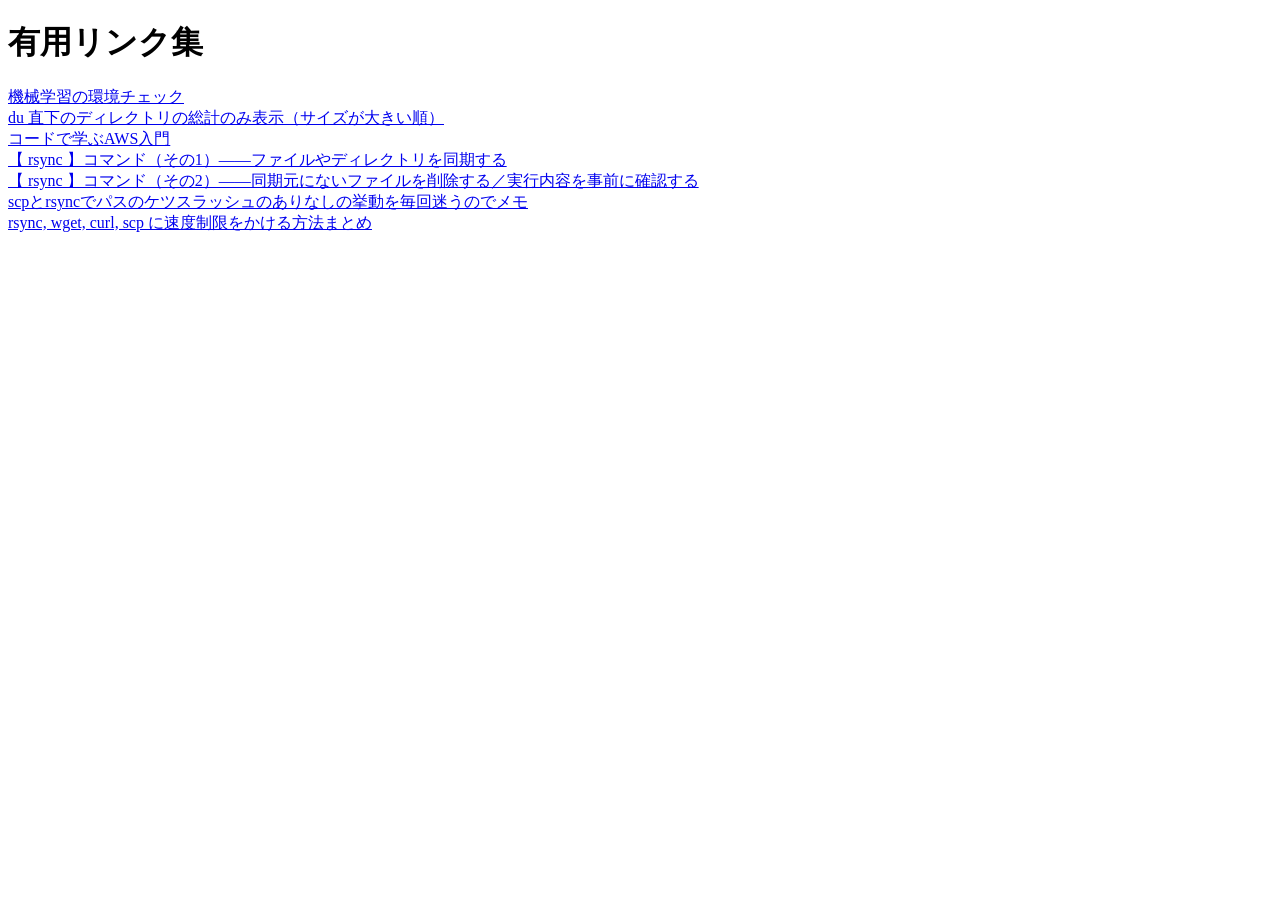
==== index.html @ 426f2aae "Update index.html" ====
<!DOCTYPE html>
<html>
   <head>
      <title>naototachibana.github.io</title>
   </head>
   <body>
      <h1>有用リンク集</h1>
      <div><a href= "https://gist.github.com/naototachibana/e2e41bbb47e8a60bc053db73a1cd0c70" >機械学習の環境チェック</a></div>
      <div><a href= "https://gist.github.com/maeharin/4993397" >du 直下のディレクトリの総計のみ表示（サイズが大きい順）</a></div>
      <div><a href= "https://tomomano.github.io/learn-aws-by-coding/" >コードで学ぶAWS入門</a></div>
      <div><a href= "https://atmarkit.itmedia.co.jp/ait/articles/1702/02/news031.html" >【 rsync 】コマンド（その1）――ファイルやディレクトリを同期する</a></div>
      <div><a href= "https://atmarkit.itmedia.co.jp/ait/articles/1702/03/news020.html" >【 rsync 】コマンド（その2）――同期元にないファイルを削除する／実行内容を事前に確認する</a></div>
      <div><a href= "https://oretachino.hatenablog.com/entry/2014/12/11/003815" >scpとrsyncでパスのケツスラッシュのありなしの挙動を毎回迷うのでメモ</a></div>
      <div><a href= "https://qiita.com/koara-local/items/777f2a182788a7310fcd" >rsync, wget, curl, scp に速度制限をかける方法まとめ</a></div>
      <!--       <h1>Bibliography</h1>
      <ol>
         <li>
            <p>E.Balagurusamy, <cite>Programming with JAVA: A Primer</cite>, 3rd edition, (2007)</p>
         </li>
         <li>
            <p>Reto Meier, <cite>Professional Android 4 Application Development</cite>, 3rd edition, (2012)</p>
         </li>
      </ol> -->
   </body>
</html>
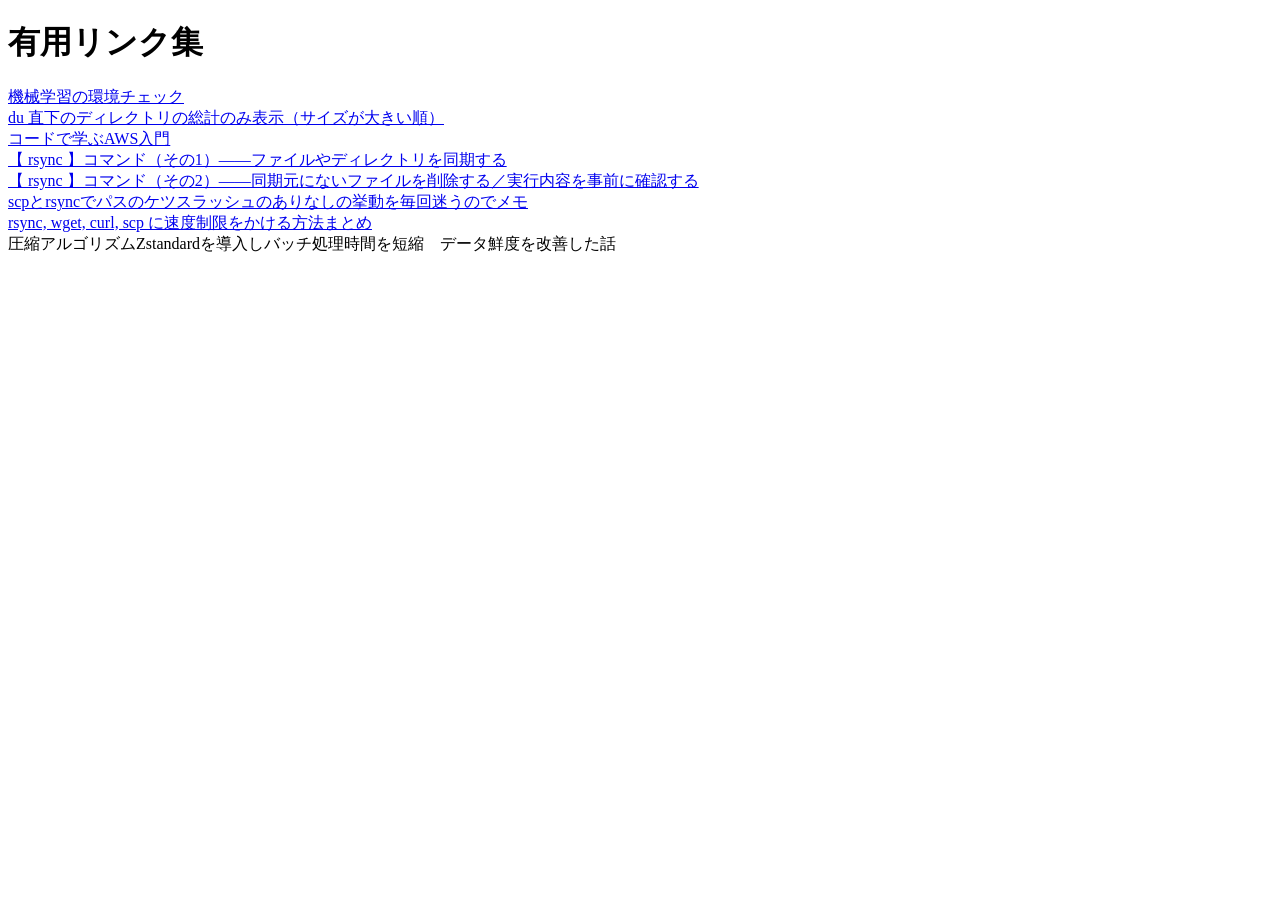
==== commit 3f879722: "Update index.html" ====
--- a/index.html
+++ b/index.html
@@ -12,6 +12,8 @@
       <div><a href= "https://atmarkit.itmedia.co.jp/ait/articles/1702/03/news020.html" >【 rsync 】コマンド（その2）――同期元にないファイルを削除する／実行内容を事前に確認する</a></div>
       <div><a href= "https://oretachino.hatenablog.com/entry/2014/12/11/003815" >scpとrsyncでパスのケツスラッシュのありなしの挙動を毎回迷うのでメモ</a></div>
       <div><a href= "https://qiita.com/koara-local/items/777f2a182788a7310fcd" >rsync, wget, curl, scp に速度制限をかける方法まとめ</a></div>
+      <div><a href= "https://www.forcia.com/blog/001188.html" ></a>圧縮アルゴリズムZstandardを導入しバッチ処理時間を短縮　データ鮮度を改善した話</div>
+      <div><a href= "" ></a></div>
       <!--       <h1>Bibliography</h1>
       <ol>
          <li>
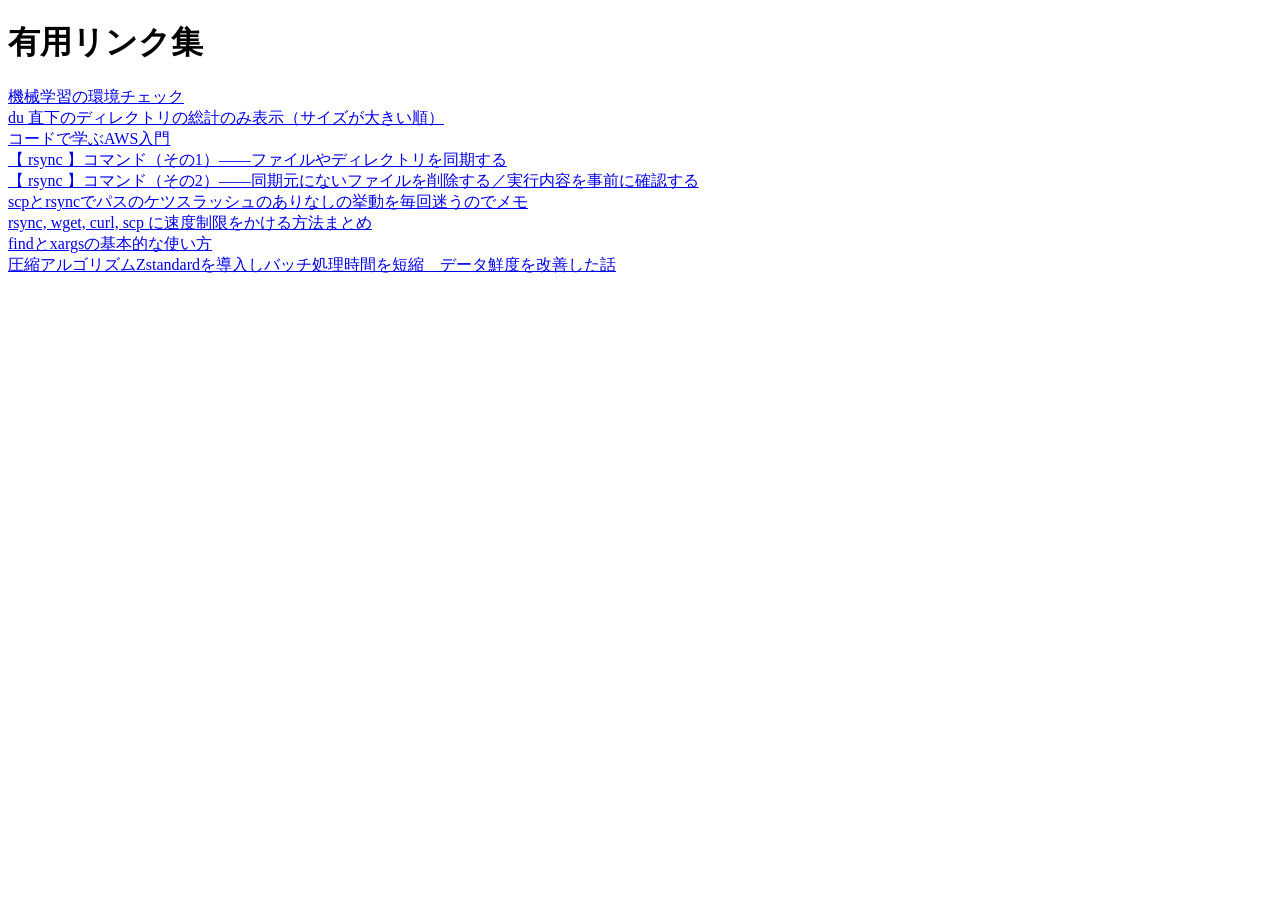
==== commit d781c821: "Update index.html" ====
--- a/index.html
+++ b/index.html
@@ -12,7 +12,8 @@
       <div><a href= "https://atmarkit.itmedia.co.jp/ait/articles/1702/03/news020.html" >【 rsync 】コマンド（その2）――同期元にないファイルを削除する／実行内容を事前に確認する</a></div>
       <div><a href= "https://oretachino.hatenablog.com/entry/2014/12/11/003815" >scpとrsyncでパスのケツスラッシュのありなしの挙動を毎回迷うのでメモ</a></div>
       <div><a href= "https://qiita.com/koara-local/items/777f2a182788a7310fcd" >rsync, wget, curl, scp に速度制限をかける方法まとめ</a></div>
-      <div><a href= "https://www.forcia.com/blog/001188.html" ></a>圧縮アルゴリズムZstandardを導入しバッチ処理時間を短縮　データ鮮度を改善した話</div>
+      <div><a href= "https://www.xmisao.com/2013/09/01/how-to-use-find-and-xargs.html">findとxargsの基本的な使い方</a></div>
+      <div><a href= "https://www.forcia.com/blog/001188.html" >圧縮アルゴリズムZstandardを導入しバッチ処理時間を短縮　データ鮮度を改善した話</a></div>
       <div><a href= "" ></a></div>
       <!--       <h1>Bibliography</h1>
       <ol>
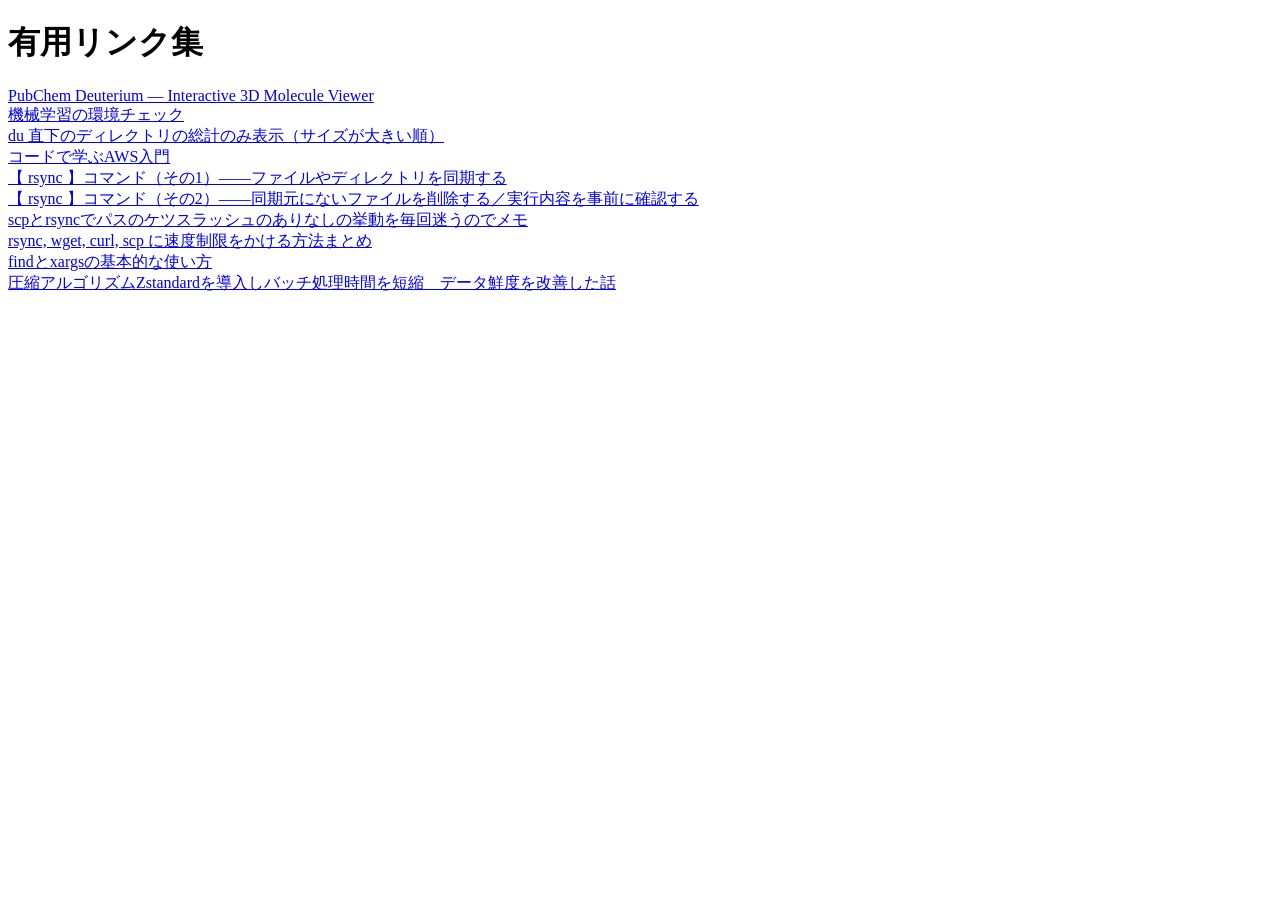
==== commit 49a6a057: "Add PubChem deuterium molecule viewer - pubchem-deuterium-filter/molecules/index.html: 3Dmol.js view" ====
--- a/index.html
+++ b/index.html
@@ -5,6 +5,7 @@
    </head>
    <body>
       <h1>有用リンク集</h1>
+      <div><a href="pubchem-deuterium-filter/molecules/">PubChem Deuterium — Interactive 3D Molecule Viewer</a></div>
       <div><a href= "https://gist.github.com/naototachibana/e2e41bbb47e8a60bc053db73a1cd0c70" >機械学習の環境チェック</a></div>
       <div><a href= "https://gist.github.com/maeharin/4993397" >du 直下のディレクトリの総計のみ表示（サイズが大きい順）</a></div>
       <div><a href= "https://tomomano.github.io/learn-aws-by-coding/" >コードで学ぶAWS入門</a></div>
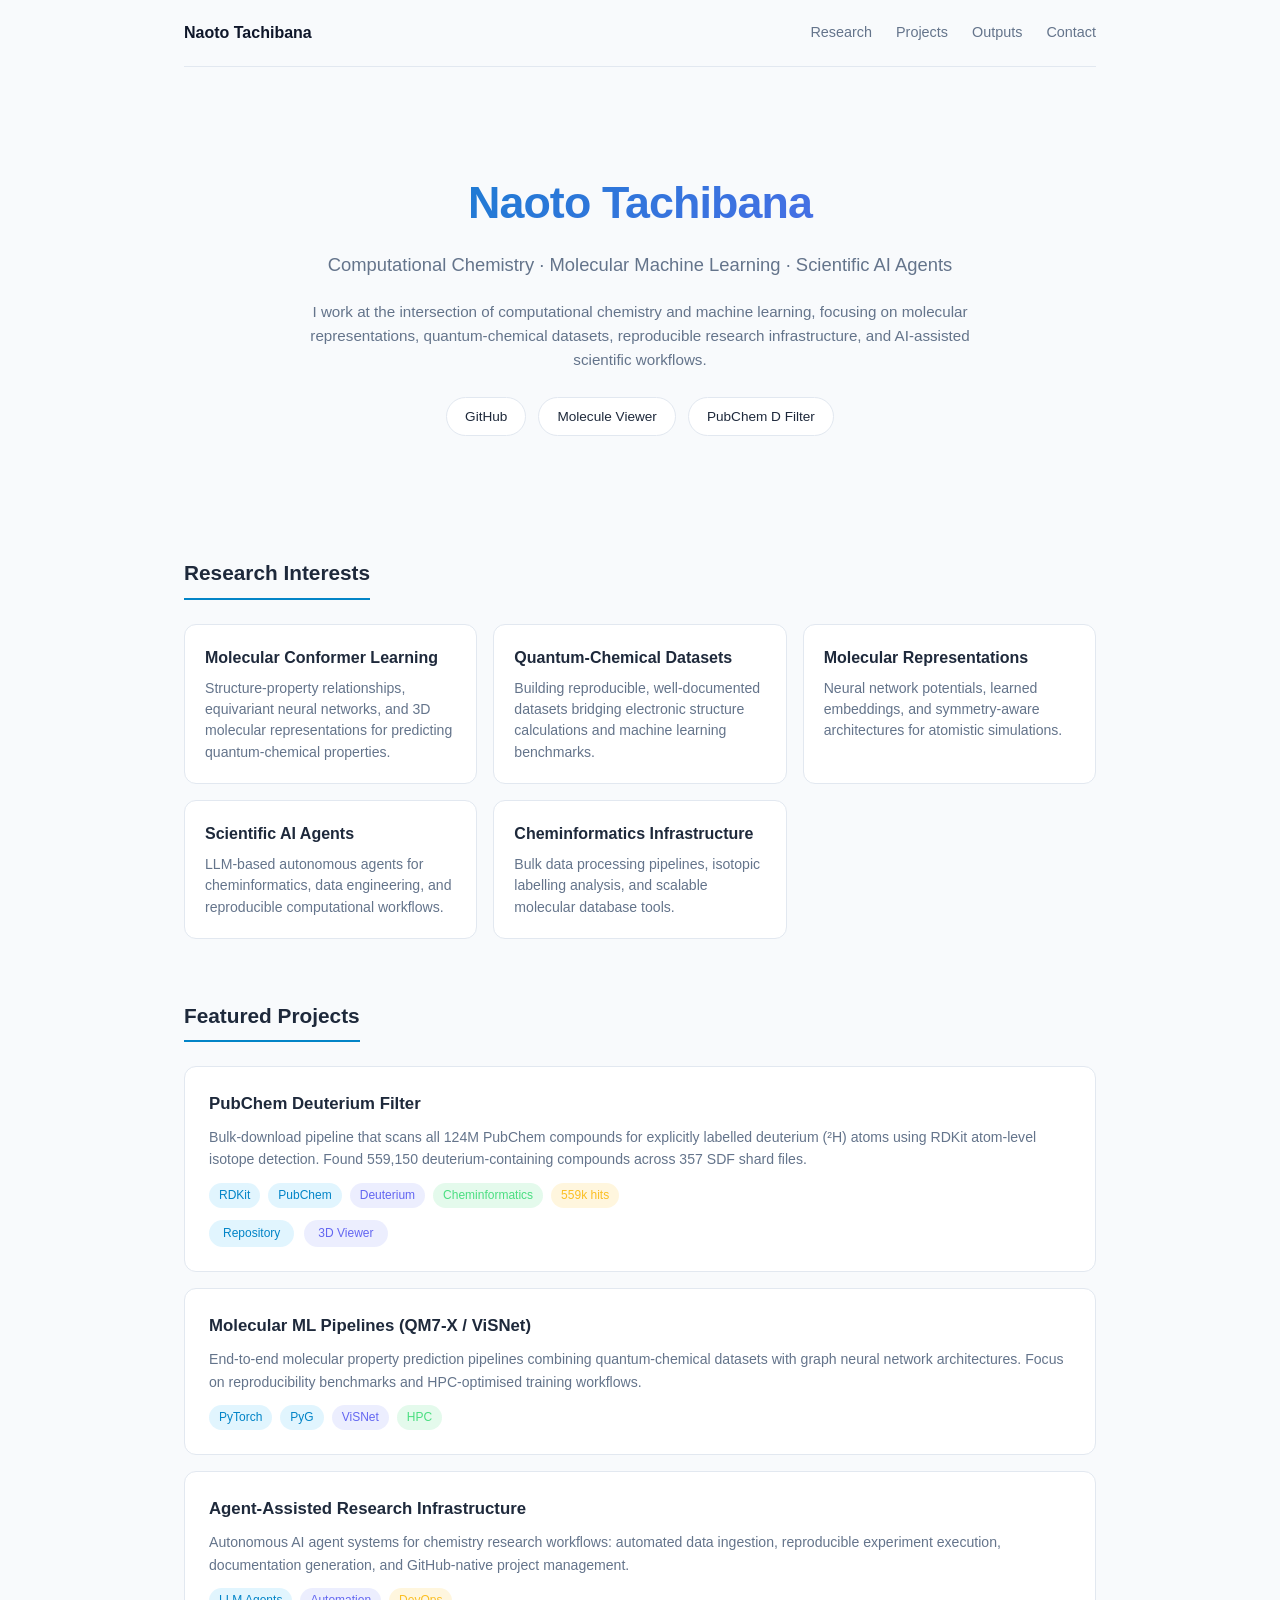
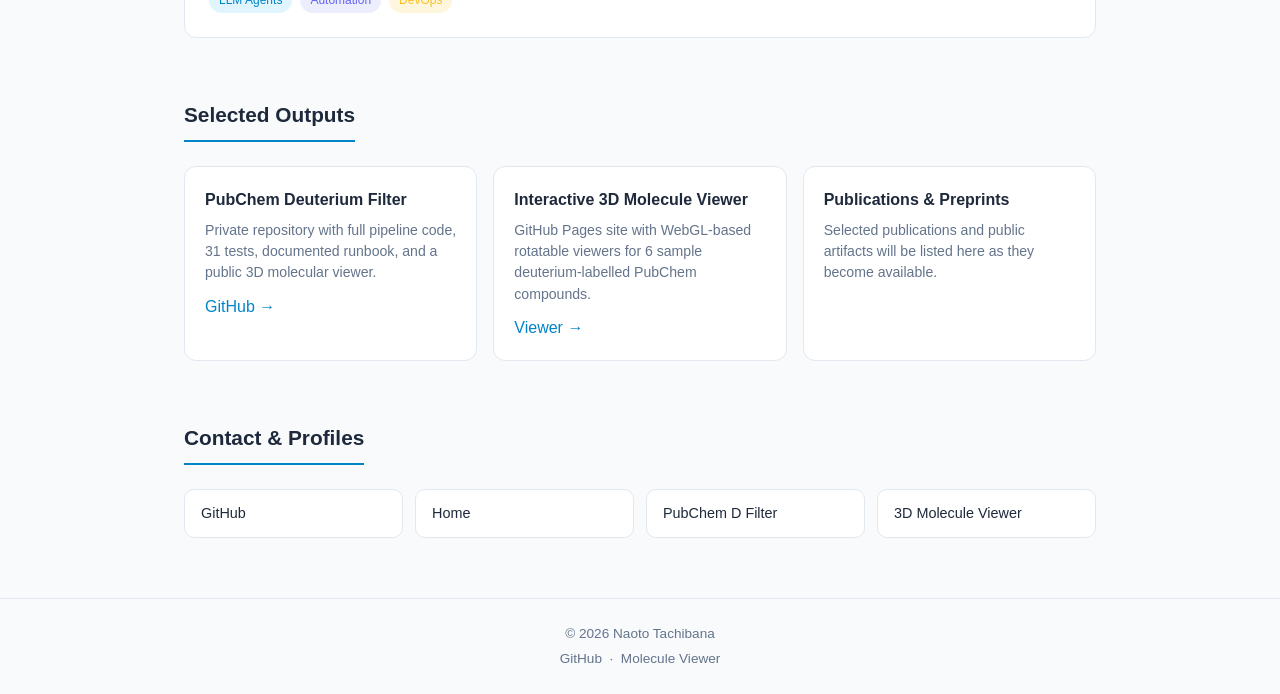
==== commit d7eea140: "Redesign homepage as academic researcher site Replace old link-list page with a professional academi" ====
--- a/index.html
+++ b/index.html
@@ -1,29 +1,373 @@
 <!DOCTYPE html>
-<html>
-   <head>
-      <title>naototachibana.github.io</title>
-   </head>
-   <body>
-      <h1>有用リンク集</h1>
-      <div><a href="pubchem-deuterium-filter/molecules/">PubChem Deuterium — Interactive 3D Molecule Viewer</a></div>
-      <div><a href= "https://gist.github.com/naototachibana/e2e41bbb47e8a60bc053db73a1cd0c70" >機械学習の環境チェック</a></div>
-      <div><a href= "https://gist.github.com/maeharin/4993397" >du 直下のディレクトリの総計のみ表示（サイズが大きい順）</a></div>
-      <div><a href= "https://tomomano.github.io/learn-aws-by-coding/" >コードで学ぶAWS入門</a></div>
-      <div><a href= "https://atmarkit.itmedia.co.jp/ait/articles/1702/02/news031.html" >【 rsync 】コマンド（その1）――ファイルやディレクトリを同期する</a></div>
-      <div><a href= "https://atmarkit.itmedia.co.jp/ait/articles/1702/03/news020.html" >【 rsync 】コマンド（その2）――同期元にないファイルを削除する／実行内容を事前に確認する</a></div>
-      <div><a href= "https://oretachino.hatenablog.com/entry/2014/12/11/003815" >scpとrsyncでパスのケツスラッシュのありなしの挙動を毎回迷うのでメモ</a></div>
-      <div><a href= "https://qiita.com/koara-local/items/777f2a182788a7310fcd" >rsync, wget, curl, scp に速度制限をかける方法まとめ</a></div>
-      <div><a href= "https://www.xmisao.com/2013/09/01/how-to-use-find-and-xargs.html">findとxargsの基本的な使い方</a></div>
-      <div><a href= "https://www.forcia.com/blog/001188.html" >圧縮アルゴリズムZstandardを導入しバッチ処理時間を短縮　データ鮮度を改善した話</a></div>
-      <div><a href= "" ></a></div>
-      <!--       <h1>Bibliography</h1>
-      <ol>
-         <li>
-            <p>E.Balagurusamy, <cite>Programming with JAVA: A Primer</cite>, 3rd edition, (2007)</p>
-         </li>
-         <li>
-            <p>Reto Meier, <cite>Professional Android 4 Application Development</cite>, 3rd edition, (2012)</p>
-         </li>
-      </ol> -->
-   </body>
+<html lang="en">
+<head>
+<meta charset="UTF-8">
+<meta name="viewport" content="width=device-width, initial-scale=1.0">
+<title>Naoto Tachibana — Computational Chemistry &amp; Molecular ML</title>
+<style>
+:root {
+  --bg: #0b1120;
+  --bg-card: #131b2e;
+  --bg-card-hover: #1a2540;
+  --text: #e2e8f0;
+  --text-dim: #8892b0;
+  --text-bright: #f1f5f9;
+  --accent: #38bdf8;
+  --accent2: #818cf8;
+  --border: #1e293b;
+  --gradient: linear-gradient(135deg, #0b1120 0%, #1a1f3a 100%);
+}
+@media (prefers-color-scheme: light) {
+  :root {
+    --bg: #f8fafc;
+    --bg-card: #ffffff;
+    --bg-card-hover: #f1f5f9;
+    --text: #1e293b;
+    --text-dim: #64748b;
+    --text-bright: #0f172a;
+    --accent: #0284c7;
+    --accent2: #6366f1;
+    --border: #e2e8f0;
+    --gradient: linear-gradient(135deg, #f0f4ff 0%, #e0e7ff 100%);
+  }
+}
+* { margin: 0; padding: 0; box-sizing: border-box; }
+body {
+  font-family: -apple-system, BlinkMacSystemFont, 'Segoe UI', Roboto, Oxygen, Ubuntu, Cantarell, sans-serif;
+  background: var(--bg);
+  color: var(--text);
+  line-height: 1.6;
+  -webkit-font-smoothing: antialiased;
+}
+a { color: var(--accent); text-decoration: none; }
+a:hover { text-decoration: underline; }
+.container { max-width: 960px; margin: 0 auto; padding: 0 24px; }
+
+/* Nav */
+nav {
+  display: flex;
+  justify-content: space-between;
+  align-items: center;
+  padding: 20px 0;
+  border-bottom: 1px solid var(--border);
+  margin-bottom: 60px;
+}
+.nav-links { display: flex; gap: 24px; font-size: 0.9em; }
+.nav-links a { color: var(--text-dim); }
+.nav-links a:hover { color: var(--accent); text-decoration: none; }
+
+/* Hero */
+.hero {
+  text-align: center;
+  padding: 40px 0 60px;
+}
+.hero h1 {
+  font-size: 2.8em;
+  font-weight: 700;
+  background: linear-gradient(135deg, var(--accent), var(--accent2));
+  -webkit-background-clip: text;
+  -webkit-text-fill-color: transparent;
+  background-clip: text;
+  margin-bottom: 12px;
+  letter-spacing: -0.02em;
+}
+.hero .subtitle {
+  font-size: 1.15em;
+  color: var(--text-dim);
+  margin-bottom: 20px;
+  font-weight: 400;
+}
+.hero .bio {
+  max-width: 700px;
+  margin: 0 auto;
+  color: var(--text-dim);
+  font-size: 0.95em;
+}
+.hero-links {
+  margin-top: 24px;
+  display: flex;
+  gap: 12px;
+  justify-content: center;
+  flex-wrap: wrap;
+}
+.hero-links a {
+  display: inline-flex;
+  align-items: center;
+  gap: 6px;
+  padding: 8px 18px;
+  border-radius: 999px;
+  font-size: 0.85em;
+  font-weight: 500;
+  background: var(--bg-card);
+  border: 1px solid var(--border);
+  color: var(--text);
+  transition: all 0.2s;
+}
+.hero-links a:hover {
+  background: var(--accent);
+  color: #fff;
+  border-color: var(--accent);
+  text-decoration: none;
+}
+
+/* Sections */
+section { margin-bottom: 60px; }
+.section-title {
+  font-size: 1.3em;
+  font-weight: 600;
+  margin-bottom: 24px;
+  padding-bottom: 8px;
+  border-bottom: 2px solid var(--accent);
+  display: inline-block;
+}
+
+/* Cards */
+.card-grid {
+  display: grid;
+  grid-template-columns: repeat(auto-fill, minmax(280px, 1fr));
+  gap: 16px;
+}
+.card {
+  background: var(--bg-card);
+  border: 1px solid var(--border);
+  border-radius: 12px;
+  padding: 20px;
+  transition: all 0.2s;
+}
+.card:hover { background: var(--bg-card-hover); }
+.card h3 { font-size: 1em; font-weight: 600; margin-bottom: 8px; }
+.card p { font-size: 0.88em; color: var(--text-dim); line-height: 1.5; }
+
+/* Project cards */
+.project-card {
+  background: var(--bg-card);
+  border: 1px solid var(--border);
+  border-radius: 12px;
+  padding: 24px;
+  margin-bottom: 16px;
+  transition: all 0.2s;
+}
+.project-card:hover { background: var(--bg-card-hover); }
+.project-card h3 { font-size: 1.05em; font-weight: 600; margin-bottom: 8px; }
+.project-card p { font-size: 0.88em; color: var(--text-dim); margin-bottom: 12px; }
+.project-tags { display: flex; gap: 8px; flex-wrap: wrap; }
+.tag {
+  display: inline-block;
+  padding: 3px 10px;
+  border-radius: 999px;
+  font-size: 0.75em;
+  font-weight: 500;
+}
+.tag-blue { background: rgba(56,189,248,0.15); color: var(--accent); }
+.tag-purple { background: rgba(129,140,248,0.15); color: var(--accent2); }
+.tag-green { background: rgba(74,222,128,0.15); color: #4ade80; }
+.tag-amber { background: rgba(251,191,36,0.15); color: #fbbf24; }
+
+/* Links list */
+.link-grid {
+  display: grid;
+  grid-template-columns: repeat(auto-fill, minmax(200px, 1fr));
+  gap: 12px;
+}
+.link-item {
+  display: flex;
+  align-items: center;
+  gap: 10px;
+  padding: 12px 16px;
+  background: var(--bg-card);
+  border: 1px solid var(--border);
+  border-radius: 10px;
+  font-size: 0.9em;
+  color: var(--text);
+  transition: all 0.2s;
+}
+.link-item:hover {
+  background: var(--accent);
+  color: #fff;
+  border-color: var(--accent);
+  text-decoration: none;
+}
+
+/* Footer */
+footer {
+  border-top: 1px solid var(--border);
+  padding: 24px 0;
+  text-align: center;
+  font-size: 0.85em;
+  color: var(--text-dim);
+}
+footer a { color: var(--text-dim); }
+footer a:hover { color: var(--accent); }
+
+/* Responsive */
+@media (max-width: 640px) {
+  .hero h1 { font-size: 2em; }
+  .card-grid { grid-template-columns: 1fr; }
+  .link-grid { grid-template-columns: 1fr; }
+  nav { flex-direction: column; gap: 12px; }
+}
+</style>
+</head>
+<body>
+
+<div class="container">
+
+<!-- Navigation -->
+<nav>
+  <span style="font-weight:600; color:var(--text-bright);">Naoto Tachibana</span>
+  <div class="nav-links">
+    <a href="#research">Research</a>
+    <a href="#projects">Projects</a>
+    <a href="#outputs">Outputs</a>
+    <a href="#contact">Contact</a>
+  </div>
+</nav>
+
+<!-- Hero -->
+<section class="hero">
+  <h1>Naoto Tachibana</h1>
+  <p class="subtitle">Computational Chemistry · Molecular Machine Learning · Scientific AI Agents</p>
+  <p class="bio">
+    I work at the intersection of computational chemistry and machine learning,
+    focusing on molecular representations, quantum-chemical datasets, reproducible
+    research infrastructure, and AI-assisted scientific workflows.
+  </p>
+  <div class="hero-links">
+    <a href="https://github.com/naototachibana">GitHub</a>
+    <a href="https://naototachibana.github.io/pubchem-deuterium-filter/molecules/">Molecule Viewer</a>
+    <a href="https://github.com/naototachibana/pubchem-deuterium-filter">PubChem D Filter</a>
+  </div>
+</section>
+
+<!-- Research -->
+<section id="research">
+  <h2 class="section-title">Research Interests</h2>
+  <div class="card-grid">
+    <div class="card">
+      <h3>Molecular Conformer Learning</h3>
+      <p>Structure-property relationships, equivariant neural networks, and 3D molecular representations for predicting quantum-chemical properties.</p>
+    </div>
+    <div class="card">
+      <h3>Quantum-Chemical Datasets</h3>
+      <p>Building reproducible, well-documented datasets bridging electronic structure calculations and machine learning benchmarks.</p>
+    </div>
+    <div class="card">
+      <h3>Molecular Representations</h3>
+      <p>Neural network potentials, learned embeddings, and symmetry-aware architectures for atomistic simulations.</p>
+    </div>
+    <div class="card">
+      <h3>Scientific AI Agents</h3>
+      <p>LLM-based autonomous agents for cheminformatics, data engineering, and reproducible computational workflows.</p>
+    </div>
+    <div class="card">
+      <h3>Cheminformatics Infrastructure</h3>
+      <p>Bulk data processing pipelines, isotopic labelling analysis, and scalable molecular database tools.</p>
+    </div>
+  </div>
+</section>
+
+<!-- Projects -->
+<section id="projects">
+  <h2 class="section-title">Featured Projects</h2>
+
+  <div class="project-card">
+    <h3>PubChem Deuterium Filter</h3>
+    <p>
+      Bulk-download pipeline that scans all 124M PubChem compounds for explicitly
+      labelled deuterium (²H) atoms using RDKit atom-level isotope detection.
+      Found 559,150 deuterium-containing compounds across 357 SDF shard files.
+    </p>
+    <div class="project-tags">
+      <span class="tag tag-blue">RDKit</span>
+      <span class="tag tag-blue">PubChem</span>
+      <span class="tag tag-purple">Deuterium</span>
+      <span class="tag tag-green">Cheminformatics</span>
+      <span class="tag tag-amber">559k hits</span>
+    </div>
+    <div style="margin-top: 12px; display: flex; gap: 10px; flex-wrap: wrap;">
+      <a href="https://github.com/naototachibana/pubchem-deuterium-filter" class="tag tag-blue" style="padding: 4px 14px;">Repository</a>
+      <a href="https://naototachibana.github.io/pubchem-deuterium-filter/molecules/" class="tag tag-purple" style="padding: 4px 14px;">3D Viewer</a>
+    </div>
+  </div>
+
+  <div class="project-card">
+    <h3>Molecular ML Pipelines (QM7-X / ViSNet)</h3>
+    <p>
+      End-to-end molecular property prediction pipelines combining quantum-chemical
+      datasets with graph neural network architectures. Focus on reproducibility
+      benchmarks and HPC-optimised training workflows.
+    </p>
+    <div class="project-tags">
+      <span class="tag tag-blue">PyTorch</span>
+      <span class="tag tag-blue">PyG</span>
+      <span class="tag tag-purple">ViSNet</span>
+      <span class="tag tag-green">HPC</span>
+    </div>
+  </div>
+
+  <div class="project-card">
+    <h3>Agent-Assisted Research Infrastructure</h3>
+    <p>
+      Autonomous AI agent systems for chemistry research workflows: automated
+      data ingestion, reproducible experiment execution, documentation generation,
+      and GitHub-native project management.
+    </p>
+    <div class="project-tags">
+      <span class="tag tag-blue">LLM Agents</span>
+      <span class="tag tag-purple">Automation</span>
+      <span class="tag tag-amber">DevOps</span>
+    </div>
+  </div>
+</section>
+
+<!-- Outputs -->
+<section id="outputs">
+  <h2 class="section-title">Selected Outputs</h2>
+  <div class="card-grid">
+    <div class="card">
+      <h3>PubChem Deuterium Filter</h3>
+      <p>Private repository with full pipeline code, 31 tests, documented runbook, and a public 3D molecular viewer.</p>
+      <div style="margin-top: 10px;">
+        <a href="https://github.com/naototachibana/pubchem-deuterium-filter">GitHub →</a>
+      </div>
+    </div>
+    <div class="card">
+      <h3>Interactive 3D Molecule Viewer</h3>
+      <p>GitHub Pages site with WebGL-based rotatable viewers for 6 sample deuterium-labelled PubChem compounds.</p>
+      <div style="margin-top: 10px;">
+        <a href="https://naototachibana.github.io/pubchem-deuterium-filter/molecules/">Viewer →</a>
+      </div>
+    </div>
+    <div class="card">
+      <h3>Publications &amp; Preprints</h3>
+      <p>Selected publications and public artifacts will be listed here as they become available.</p>
+    </div>
+  </div>
+</section>
+
+<!-- Contact -->
+<section id="contact">
+  <h2 class="section-title">Contact &amp; Profiles</h2>
+  <div class="link-grid">
+    <a href="https://github.com/naototachibana" class="link-item">GitHub</a>
+    <a href="https://naototachibana.github.io/" class="link-item">Home</a>
+    <a href="https://github.com/naototachibana/pubchem-deuterium-filter" class="link-item">PubChem D Filter</a>
+    <a href="https://naototachibana.github.io/pubchem-deuterium-filter/molecules/" class="link-item">3D Molecule Viewer</a>
+  </div>
+</section>
+
+</div>
+
+<footer>
+  <div class="container">
+    <p>© 2026 Naoto Tachibana</p>
+    <p style="margin-top: 4px;">
+      <a href="https://github.com/naototachibana">GitHub</a>
+      &nbsp;·&nbsp;
+      <a href="https://naototachibana.github.io/pubchem-deuterium-filter/molecules/">Molecule Viewer</a>
+    </p>
+  </div>
+</footer>
+
+</body>
 </html>
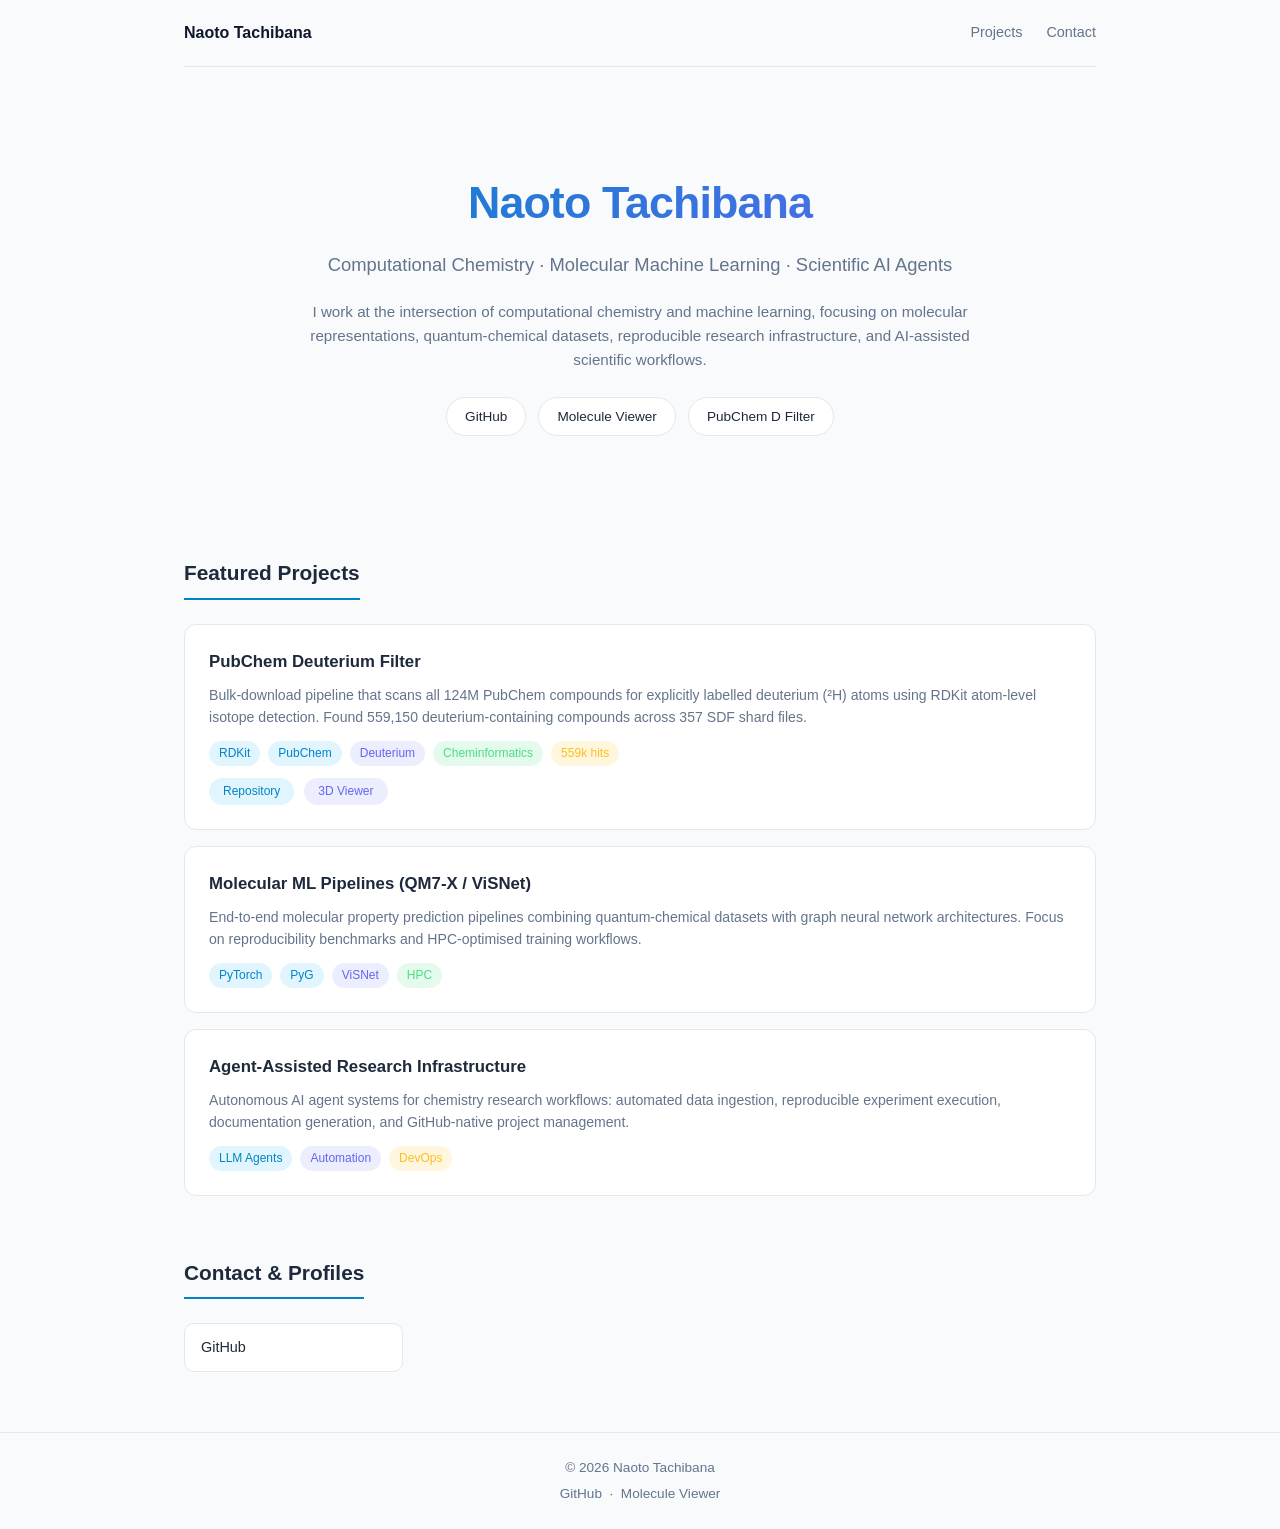
==== commit 5318a464: "Remove Research Interests, Selected Outputs; simplify Contact - Remove Research Interests section an" ====
--- a/index.html
+++ b/index.html
@@ -216,9 +216,7 @@
 <nav>
   <span style="font-weight:600; color:var(--text-bright);">Naoto Tachibana</span>
   <div class="nav-links">
-    <a href="#research">Research</a>
     <a href="#projects">Projects</a>
-    <a href="#outputs">Outputs</a>
     <a href="#contact">Contact</a>
   </div>
 </nav>
@@ -236,33 +234,6 @@
     <a href="https://github.com/naototachibana">GitHub</a>
     <a href="https://naototachibana.github.io/pubchem-deuterium-filter/molecules/">Molecule Viewer</a>
     <a href="https://github.com/naototachibana/pubchem-deuterium-filter">PubChem D Filter</a>
-  </div>
-</section>
-
-<!-- Research -->
-<section id="research">
-  <h2 class="section-title">Research Interests</h2>
-  <div class="card-grid">
-    <div class="card">
-      <h3>Molecular Conformer Learning</h3>
-      <p>Structure-property relationships, equivariant neural networks, and 3D molecular representations for predicting quantum-chemical properties.</p>
-    </div>
-    <div class="card">
-      <h3>Quantum-Chemical Datasets</h3>
-      <p>Building reproducible, well-documented datasets bridging electronic structure calculations and machine learning benchmarks.</p>
-    </div>
-    <div class="card">
-      <h3>Molecular Representations</h3>
-      <p>Neural network potentials, learned embeddings, and symmetry-aware architectures for atomistic simulations.</p>
-    </div>
-    <div class="card">
-      <h3>Scientific AI Agents</h3>
-      <p>LLM-based autonomous agents for cheminformatics, data engineering, and reproducible computational workflows.</p>
-    </div>
-    <div class="card">
-      <h3>Cheminformatics Infrastructure</h3>
-      <p>Bulk data processing pipelines, isotopic labelling analysis, and scalable molecular database tools.</p>
-    </div>
   </div>
 </section>
 
@@ -320,39 +291,11 @@
   </div>
 </section>
 
-<!-- Outputs -->
-<section id="outputs">
-  <h2 class="section-title">Selected Outputs</h2>
-  <div class="card-grid">
-    <div class="card">
-      <h3>PubChem Deuterium Filter</h3>
-      <p>Private repository with full pipeline code, 31 tests, documented runbook, and a public 3D molecular viewer.</p>
-      <div style="margin-top: 10px;">
-        <a href="https://github.com/naototachibana/pubchem-deuterium-filter">GitHub →</a>
-      </div>
-    </div>
-    <div class="card">
-      <h3>Interactive 3D Molecule Viewer</h3>
-      <p>GitHub Pages site with WebGL-based rotatable viewers for 6 sample deuterium-labelled PubChem compounds.</p>
-      <div style="margin-top: 10px;">
-        <a href="https://naototachibana.github.io/pubchem-deuterium-filter/molecules/">Viewer →</a>
-      </div>
-    </div>
-    <div class="card">
-      <h3>Publications &amp; Preprints</h3>
-      <p>Selected publications and public artifacts will be listed here as they become available.</p>
-    </div>
-  </div>
-</section>
-
 <!-- Contact -->
 <section id="contact">
   <h2 class="section-title">Contact &amp; Profiles</h2>
   <div class="link-grid">
     <a href="https://github.com/naototachibana" class="link-item">GitHub</a>
-    <a href="https://naototachibana.github.io/" class="link-item">Home</a>
-    <a href="https://github.com/naototachibana/pubchem-deuterium-filter" class="link-item">PubChem D Filter</a>
-    <a href="https://naototachibana.github.io/pubchem-deuterium-filter/molecules/" class="link-item">3D Molecule Viewer</a>
   </div>
 </section>
 
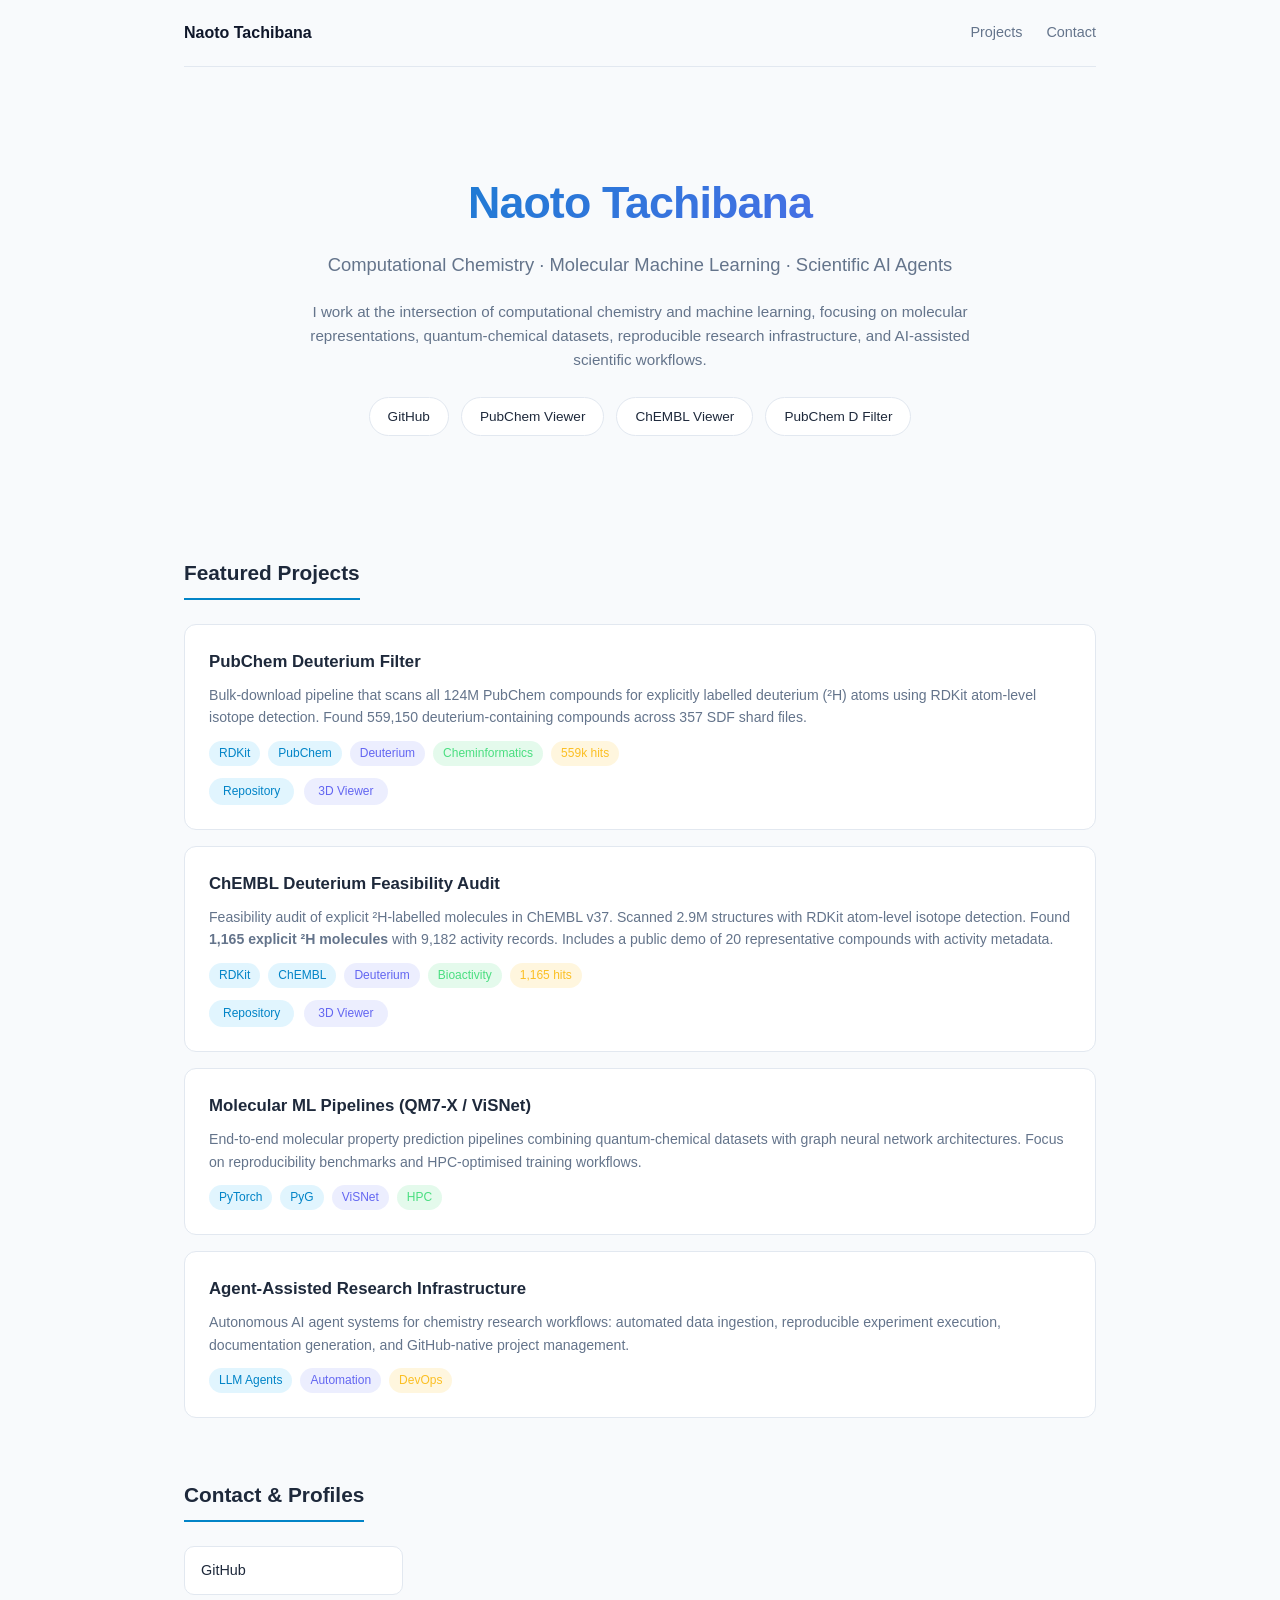
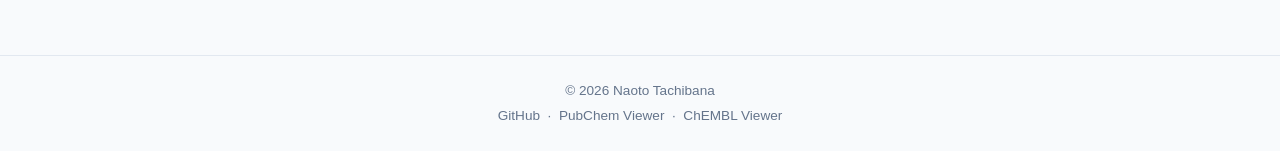
==== commit 34c172bc: "Add ChEMBL demo links to homepage" ====
--- a/index.html
+++ b/index.html
@@ -232,7 +232,8 @@
   </p>
   <div class="hero-links">
     <a href="https://github.com/naototachibana">GitHub</a>
-    <a href="https://naototachibana.github.io/pubchem-deuterium-filter/molecules/">Molecule Viewer</a>
+    <a href="https://naototachibana.github.io/pubchem-deuterium-filter-demo-site/molecules/">PubChem Viewer</a>
+    <a href="https://naototachibana.github.io/chembl-deuterium-filter-demo-site/molecules/">ChEMBL Viewer</a>
     <a href="https://github.com/naototachibana/pubchem-deuterium-filter">PubChem D Filter</a>
   </div>
 </section>
@@ -257,7 +258,28 @@
     </div>
     <div style="margin-top: 12px; display: flex; gap: 10px; flex-wrap: wrap;">
       <a href="https://github.com/naototachibana/pubchem-deuterium-filter" class="tag tag-blue" style="padding: 4px 14px;">Repository</a>
-      <a href="https://naototachibana.github.io/pubchem-deuterium-filter/molecules/" class="tag tag-purple" style="padding: 4px 14px;">3D Viewer</a>
+      <a href="https://naototachibana.github.io/pubchem-deuterium-filter-demo-site/molecules/" class="tag tag-purple" style="padding: 4px 14px;">3D Viewer</a>
+    </div>
+  </div>
+
+  <div class="project-card">
+    <h3>ChEMBL Deuterium Feasibility Audit</h3>
+    <p>
+      Feasibility audit of explicit ²H-labelled molecules in ChEMBL v37.
+      Scanned 2.9M structures with RDKit atom-level isotope detection.
+      Found <strong>1,165 explicit ²H molecules</strong> with 9,182 activity records.
+      Includes a public demo of 20 representative compounds with activity metadata.
+    </p>
+    <div class="project-tags">
+      <span class="tag tag-blue">RDKit</span>
+      <span class="tag tag-blue">ChEMBL</span>
+      <span class="tag tag-purple">Deuterium</span>
+      <span class="tag tag-green">Bioactivity</span>
+      <span class="tag tag-amber">1,165 hits</span>
+    </div>
+    <div style="margin-top: 12px; display: flex; gap: 10px; flex-wrap: wrap;">
+      <a href="https://github.com/naototachibana/chembl-deuterium-filter" class="tag tag-blue" style="padding: 4px 14px;">Repository</a>
+      <a href="https://naototachibana.github.io/chembl-deuterium-filter-demo-site/molecules/" class="tag tag-purple" style="padding: 4px 14px;">3D Viewer</a>
     </div>
   </div>
 
@@ -307,7 +329,9 @@
     <p style="margin-top: 4px;">
       <a href="https://github.com/naototachibana">GitHub</a>
       &nbsp;·&nbsp;
-      <a href="https://naototachibana.github.io/pubchem-deuterium-filter/molecules/">Molecule Viewer</a>
+      <a href="https://naototachibana.github.io/pubchem-deuterium-filter-demo-site/molecules/">PubChem Viewer</a>
+      &nbsp;·&nbsp;
+      <a href="https://naototachibana.github.io/chembl-deuterium-filter-demo-site/molecules/">ChEMBL Viewer</a>
     </p>
   </div>
 </footer>
